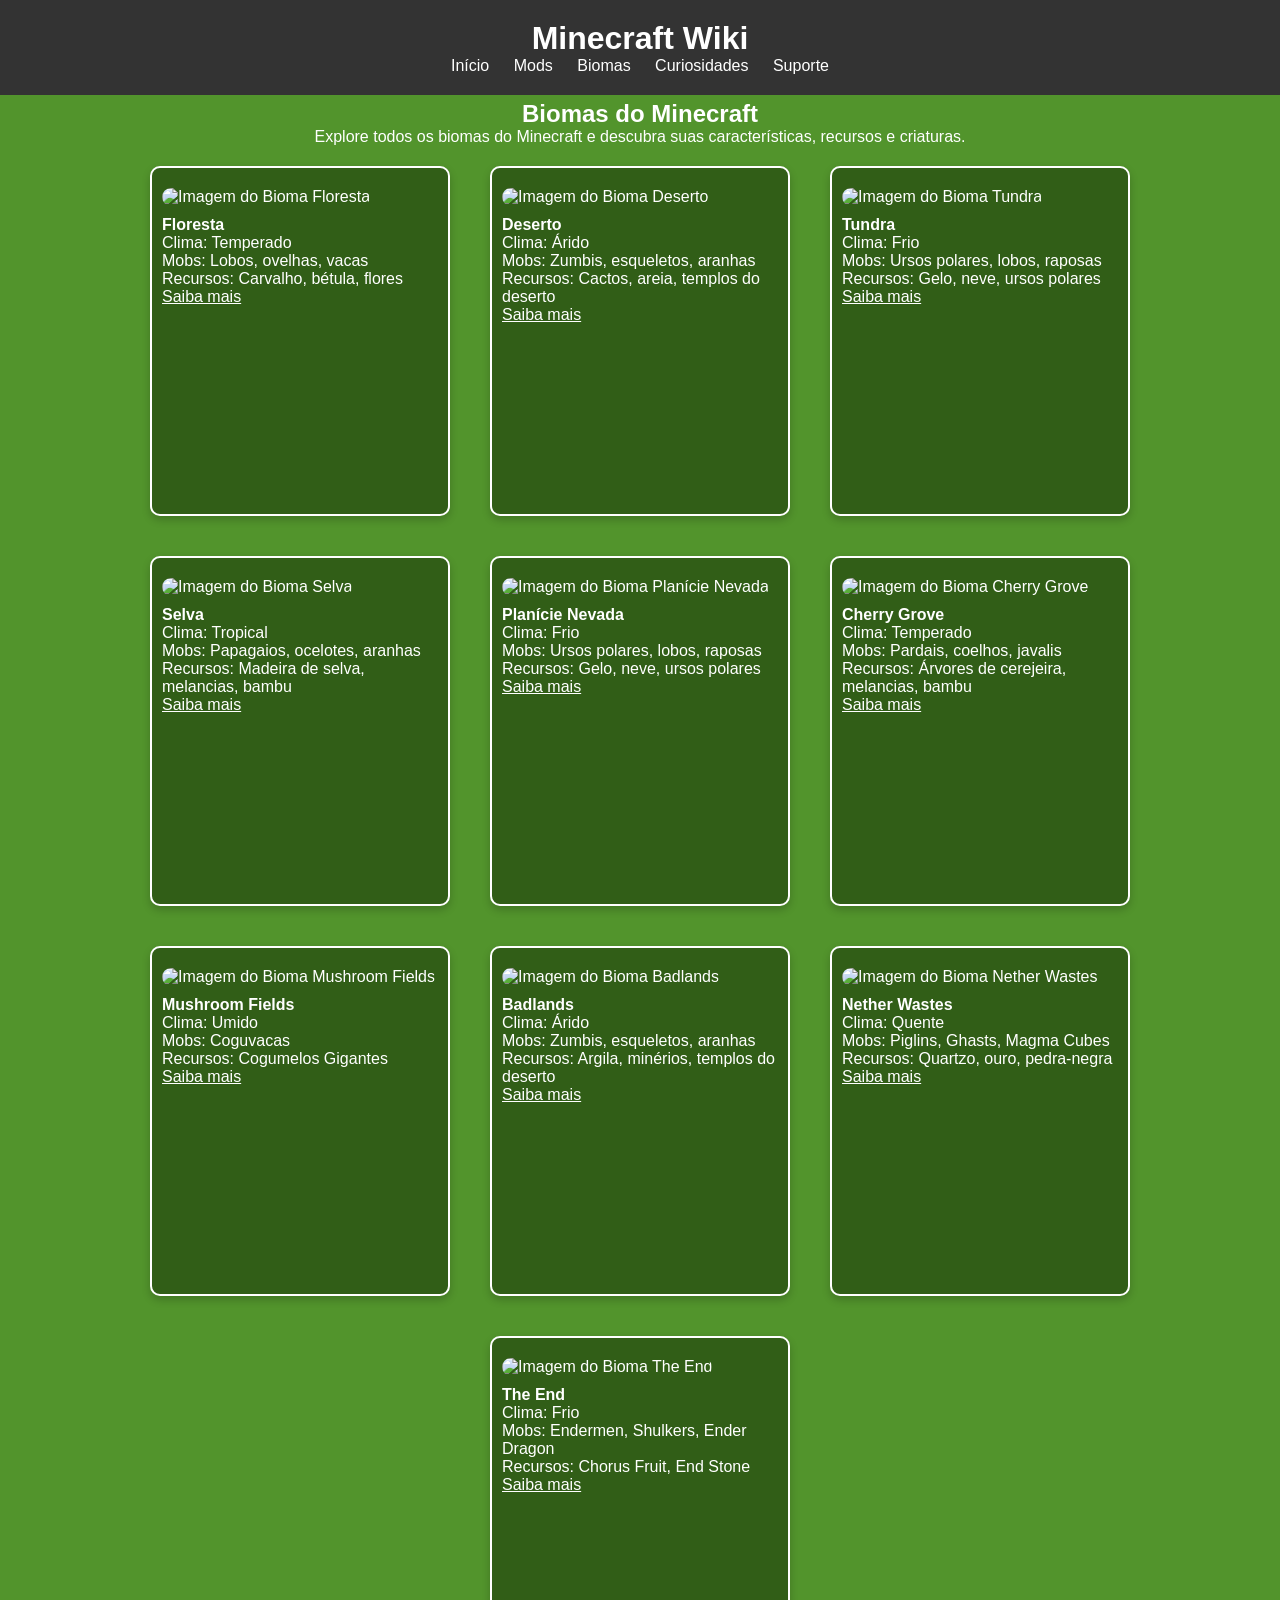
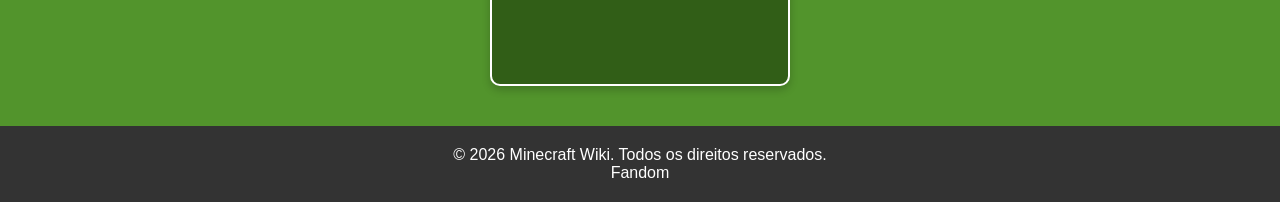
==== biomas.html @ 7c372024 "Add files via upload" ====
<!DOCTYPE html>
<html lang="pt-BR">
<head>
    <meta charset="UTF-8">
    <meta name="viewport" content="width=device-width, initial-scale=1.0">
    <title>Biomas - Minecraft Wiki</title>
    <link rel="stylesheet" href="style.css">
</head>
<body>

    <header>
        <h1>Minecraft Wiki</h1>
        <nav>
            <a href="index.html">Início</a>
            <a href="mods.html">Mods</a>
            <a href="biomas.html">Biomas</a>
            <a href="curiosidades.html">Curiosidades</a>
            <a href="suporte.html">Suporte</a>
        </nav>
    </header>

    <main>
        <section class="biomas">
            <h2>Biomas do Minecraft</h2>
            <p>Explore todos os biomas do Minecraft e descubra suas características, recursos e criaturas.</p>

            <div class="blocos">
                <article class="bioma">
                    <img src="img/biomas/ImagemFloresta.jpg" alt="Imagem do Bioma Floresta">
                    <h4>Floresta</h4>
                    <p>Clima: Temperado</p>
                    <p>Mobs: Lobos, ovelhas, vacas</p>
                    <p>Recursos: Carvalho, bétula, flores</p>
                    <a href="https://minecraft.fandom.com/pt/wiki/Floresta" target="_blank" rel="noopener noreferrer">Saiba mais</a>
                </article>

                <article class="bioma">
                    <img src="img/biomas/ImagemDeserto.jpg" alt="Imagem do Bioma Deserto">
                    <h4>Deserto</h4>
                    <p>Clima: Árido</p>
                    <p>Mobs: Zumbis, esqueletos, aranhas</p>
                    <p>Recursos: Cactos, areia, templos do deserto</p>
                    <a href="https://minecraft.fandom.com/pt/wiki/Deserto" target="_blank" rel="noopener noreferrer">Saiba mais</a>
                </article>

                <article class="bioma">
                    <img src="img/biomas/ImagemTundra.jpg" alt="Imagem do Bioma Tundra">
                    <h4>Tundra</h4>
                    <p>Clima: Frio</p>
                    <p>Mobs: Ursos polares, lobos, raposas</p>
                    <p>Recursos: Gelo, neve, ursos polares</p>
                    <a href="https://minecraft.fandom.com/pt/wiki/Tundra" target="_blank" rel="noopener noreferrer">Saiba mais</a>
                </article>

                <article class="bioma">
                    <img src="img/biomas/ImagemSelva.jpg" alt="Imagem do Bioma Selva">
                    <h4>Selva</h4>
                    <p>Clima: Tropical</p>
                    <p>Mobs: Papagaios, ocelotes, aranhas</p>
                    <p>Recursos: Madeira de selva, melancias, bambu</p>
                    <a href="https://minecraft.fandom.com/pt/wiki/Selva" target="_blank" rel="noopener noreferrer">Saiba mais</a>
                </article>

                <article class="bioma">
                    <img src="img/biomas/ImagemPlanicieNevada.jpg" alt="Imagem do Bioma Planície Nevada">
                    <h4>Planície Nevada</h4>
                    <p>Clima: Frio</p>
                    <p>Mobs: Ursos polares, lobos, raposas</p>
                    <p>Recursos: Gelo, neve, ursos polares</p>
                    <a href="https://pt.minecraft.wiki/w/Plan%C3%ADcie_nevada" target="_blank" rel="noopener noreferrer">Saiba mais</a>
                </article>

                <article class="bioma">
                    <img src="img/biomas/ImagemCherryGrove.jpg" alt="Imagem do Bioma Cherry Grove">
                    <h4>Cherry Grove</h4>
                    <p>Clima: Temperado</p>
                    <p>Mobs: Pardais, coelhos, javalis</p>
                    <p>Recursos: Árvores de cerejeira, melancias, bambu</p>
                    <a href="https://minecraft.fandom.com/pt/wiki/Cerejal" target="_blank" rel="noopener noreferrer">Saiba mais</a>
                </article>

                <article class="bioma">
                    <img src="img/biomas/ImagemMushroomFields.jpg" alt="Imagem do Bioma Mushroom Fields">
                    <h4>Mushroom Fields</h4>
                    <p>Clima: Umido</p>
                    <p>Mobs: Coguvacas</p>
                    <p>Recursos: Cogumelos Gigantes</p>
                    <a href="https://minecraft.fandom.com/wiki/Mushroom_Fields" target="_blank" rel="noopener noreferrer">Saiba mais</a>
                </article>

                <article class="bioma">
                    <img src="img/biomas/ImagemBadlands.jpg" alt="Imagem do Bioma Badlands">
                    <h4>Badlands</h4>
                    <p>Clima: Árido</p>
                    <p>Mobs: Zumbis, esqueletos, aranhas</p>
                    <p>Recursos: Argila, minérios, templos do deserto</p>
                    <a href="https://pt.minecraft.wiki/w/Terras_%C3%A1ridas" target="_blank" rel="noopener noreferrer">Saiba mais</a>
                </article>

                <article class="bioma">
                    <img src="img/biomas/ImagemNetherWastes.jpg" alt="Imagem do Bioma Nether Wastes">
                    <h4>Nether Wastes</h4>
                    <p>Clima: Quente</p>
                    <p>Mobs: Piglins, Ghasts, Magma Cubes</p>
                    <p>Recursos: Quartzo, ouro, pedra-negra</p>
                    <a href="https://minecraft.fandom.com/wiki/Nether_Wastes" target="_blank" rel="noopener noreferrer">Saiba mais</a>
                </article>

                <article class="bioma">
                    <img src="img/biomas/ImagemTheEnd.jpg" alt="Imagem do Bioma The End">
                    <h4>The End</h4>
                    <p>Clima: Frio</p>
                    <p>Mobs: Endermen, Shulkers, Ender Dragon</p>
                    <p>Recursos: Chorus Fruit, End Stone</p>
                    <a href="https://minecraft.fandom.com/pt/wiki/O_End" target="_blank" rel="noopener noreferrer">Saiba mais</a>
                </article>
            </div>
        </section>
    </main>

    <footer>
        <p>&copy; 2026 Minecraft Wiki. Todos os direitos reservados.</p>
        <p>Fandom</p>
    </footer>

</body>
</html>
---- style.css ----
*{
    margin: 0;
    padding: 0;
    box-sizing: border-box;
}

body{
    background-color: #52942c;
    font-family: Arial, sans-serif;
    padding-top: 80px;
}

header{
    background-color: #333;
    color: white;
    padding: 20px;
    text-align: center;
    width: 100%;
    top: 0;
    position: fixed;
    z-index: 1000;
}

header a{
    color: white;
    text-decoration: none;
    margin: 0 10px;
    transition: color 0.3s;
}

header a:hover{
    color: #ffcc00;
}

.index{
    max-width: 800px;
    margin: 0 auto;
    padding: 20px;
}

.index img{
    width: 200px;
    display: block;
    margin: 40px auto;
    transition: transform 0.3s;
}

.index img:hover{
    transform: scale(1.1);
}

.index p{
    text-align: center;
    font-size: 18px;
    margin-top: 20px;
    color: white;
    padding: 0 60px;
}

.index button{
    display: block;
    margin: 30px auto;
    padding: 10px 20px;
    font-size: 16px;
    background-color: white;
    cursor: pointer;
    border-radius: 5px;
    transition: background-color 0.3s;
}

.index button:hover{
    background-color: #f0cc3f;
    color: #333;
    border: solid 2px white;
}

.index a{
    text-decoration: none;
}

footer{
    background-color: #333;
    color: white;
    padding: 20px;
    text-align: center;
    width: 100%;
}

.footer{
    bottom: 0;
    position: fixed;
}

/* conjuntos*/

.mods,
.biomas,
.curiosidades{
    max-width: 1200px;
    margin: auto;
    padding: 20px;
    color: white;
    text-align: center;
}

.mod,
.bioma{
    margin: 20px;
    height: 350px;
    width: 300px;
    border: 2px solid white;
    border-radius: 10px;
    padding: 10px;
    background-color: rgba(16, 43, 3, 0.5);
    transition: background-color 0.3s, transform 0.3s;
    text-align: left;
    box-shadow: 0 4px 8px rgba(0, 0, 0, 0.2);
}

.mod:hover,
.bioma:hover,
.curiosidade:hover{
    background-color: rgba(16, 43, 3, 0.8);
    transform: translateY(-5%);
}

.mods p,
.biomas p,
.curiosidades p{
    margin-bottom: 20px;
    margin: 0
}

.blocos{
    display: flex;
    justify-content: center;
    flex-wrap: wrap;
}

.mod a,
.bioma a{
    color: white;
}


/* Explorar */
.explorar{
    max-width: 1200px;
    margin: 0 auto;
    padding: 20px;
    color: white;
    text-align: center;
    margin-top: 30px;
}

.categorias{
    text-align: center;
    margin-top: 30px;
    display: flex;
    justify-content: center;
    flex-wrap: wrap;
}

.categoria{
    margin: 0 20px;
    margin-bottom: 30px;
    height: 350px;
    width: 200px;
    text-align: center;
    border: 2px solid white;
    border-radius: 10px;
    padding: 10px;
    display: block;
    box-shadow: 0 4px 8px rgba(0, 0, 0, 0.2);
    background-color: rgba(16, 43, 3, 0.5);
    transition: background-color 0.3s, transform 0.3s;
}

.categoria:hover{
    background-color: rgba(16, 43, 3, 0.8);
    transform: translateY(-5%);
}

.categoria button{
    width: 150px;
    padding: 10px 20px;
    font-size: 16px;
    background-color: white;
    cursor: pointer;
    border-radius: 5px;
    margin-top: 5px;
}

.categoria img{
    width: 150px;
    height: 150px;
    margin-top: 10px;
    margin-bottom: 10px;
    border-radius: 10px;
}

/* Mods */
.mod img{
    width: 150px;
    height: 150px;
    margin-top: 10px;
    margin-bottom: 10px;
    border-radius: 10px;
}

/* Biomas */

.bioma img{
    width: 275px;
    margin-top: 10px;
    margin-bottom: 10px;
    border-radius: 10px;
}

/* Curiosidades */
.curiosidade{
    margin: auto;
    border: 2px solid white;
    border-radius: 10px;
    padding: 10px;
    background-color: rgba(16, 43, 3, 0.5);
    transition: background-color 0.3s, transform 0.3s;
    text-align: left;
    margin-bottom: 20px;
    box-shadow: 0 4px 8px rgba(0, 0, 0, 0.2);
}

/* Suporte */
.suporte{
    max-width: 800px;
    margin: 0 auto;
    padding: 20px;
    color: white;
}

.suporte img{
    width: 100px;
    display: block;
    margin: 40px auto;
    transition: transform 0.3s;
    margin-right: 20px;
}

.suporte article{
    text-align: center;
    margin: 20px 0;
}

.suporte a{
    color: white;
    text-decoration: none;
    transition: color 0.3s;
}

.suporte a:hover{
    color: #ffcc00;
}
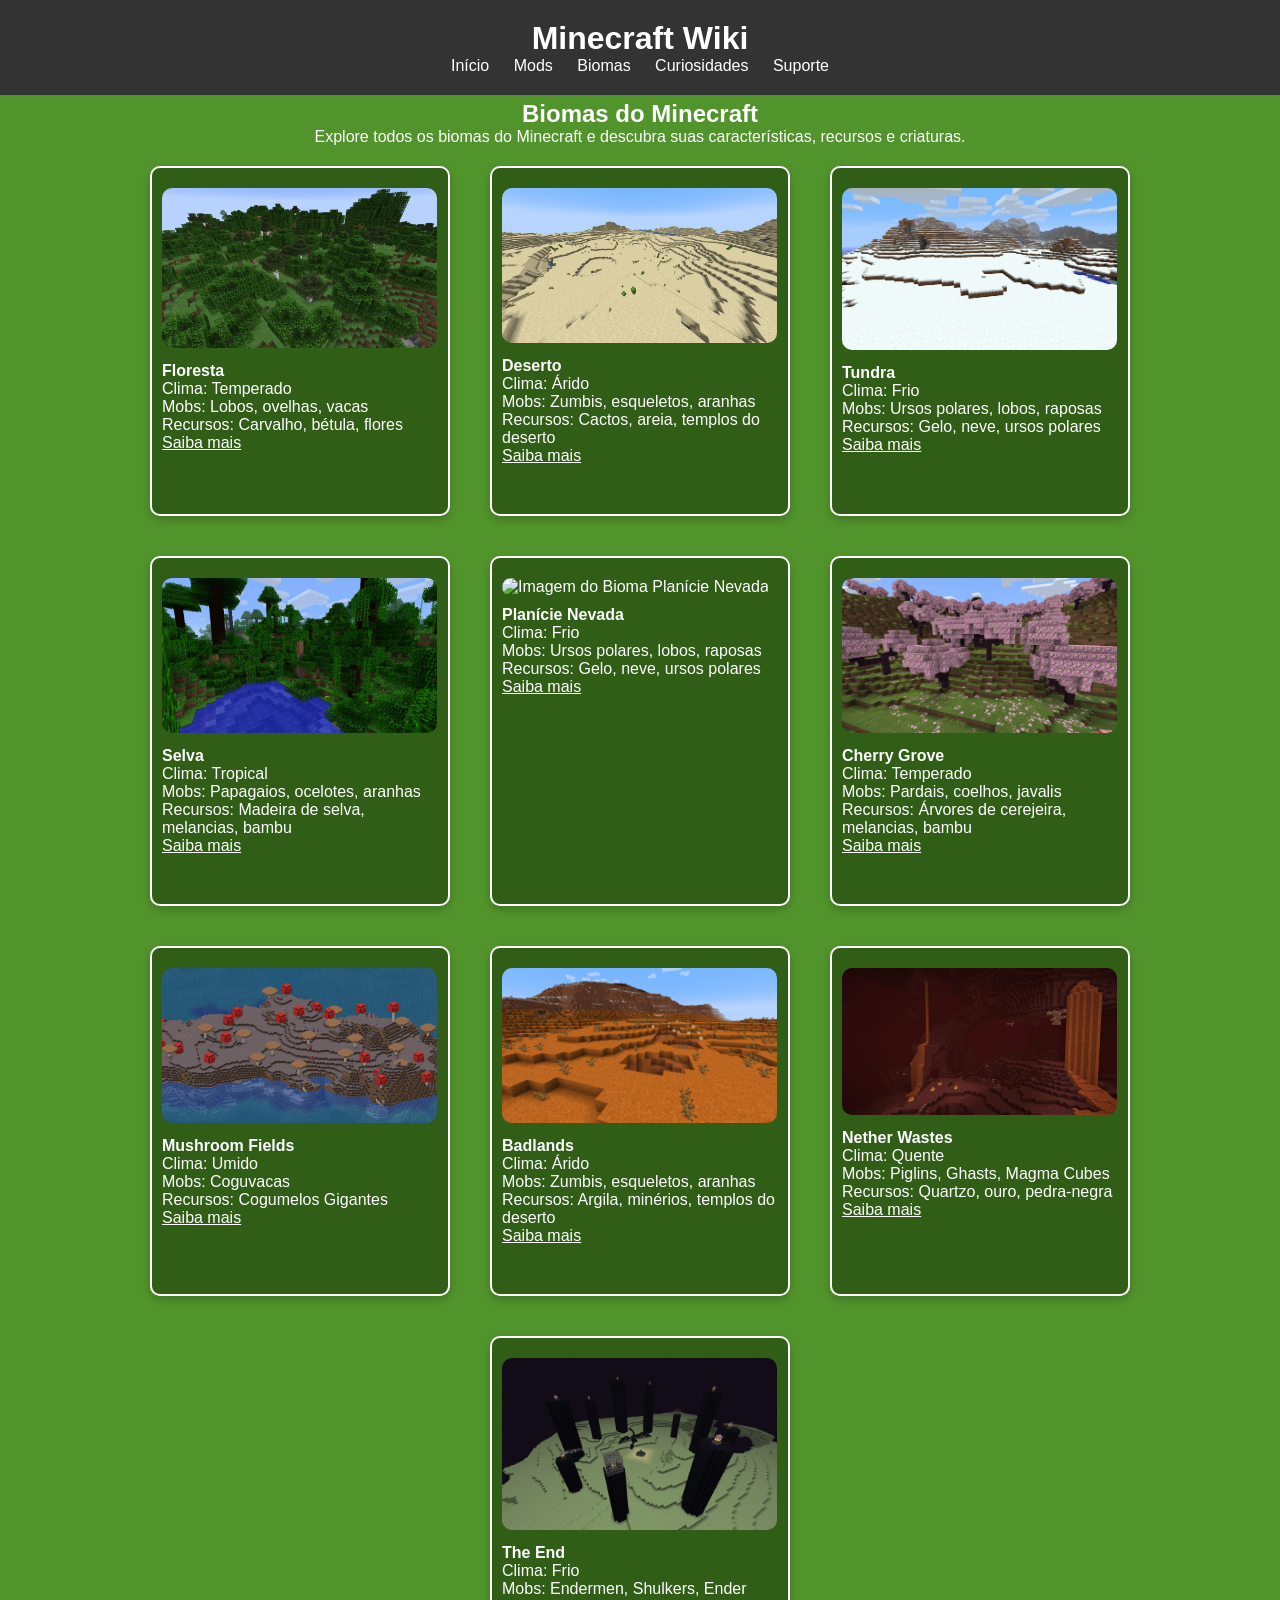
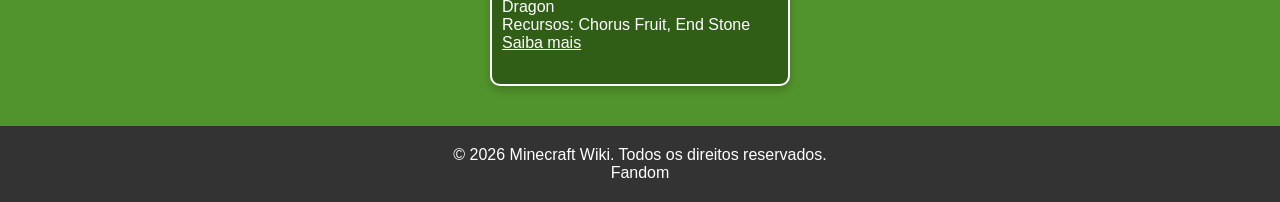
==== commit 79e7f602: "Add files via upload" ====
--- a/biomas.html
+++ b/biomas.html
@@ -26,7 +26,7 @@
 
             <div class="blocos">
                 <article class="bioma">
-                    <img src="img/biomas/ImagemFloresta.jpg" alt="Imagem do Bioma Floresta">
+                    <img src="img/biomas/imagemfloresta.jpg" alt="Imagem do Bioma Floresta">
                     <h4>Floresta</h4>
                     <p>Clima: Temperado</p>
                     <p>Mobs: Lobos, ovelhas, vacas</p>
@@ -35,7 +35,7 @@
                 </article>
 
                 <article class="bioma">
-                    <img src="img/biomas/ImagemDeserto.jpg" alt="Imagem do Bioma Deserto">
+                    <img src="img/biomas/imagemdeserto.jpg" alt="Imagem do Bioma Deserto">
                     <h4>Deserto</h4>
                     <p>Clima: Árido</p>
                     <p>Mobs: Zumbis, esqueletos, aranhas</p>
@@ -44,7 +44,7 @@
                 </article>
 
                 <article class="bioma">
-                    <img src="img/biomas/ImagemTundra.jpg" alt="Imagem do Bioma Tundra">
+                    <img src="img/biomas/imagemtundra.jpg" alt="Imagem do Bioma Tundra">
                     <h4>Tundra</h4>
                     <p>Clima: Frio</p>
                     <p>Mobs: Ursos polares, lobos, raposas</p>
@@ -53,7 +53,7 @@
                 </article>
 
                 <article class="bioma">
-                    <img src="img/biomas/ImagemSelva.jpg" alt="Imagem do Bioma Selva">
+                    <img src="img/biomas/imagemselva.jpg" alt="Imagem do Bioma Selva">
                     <h4>Selva</h4>
                     <p>Clima: Tropical</p>
                     <p>Mobs: Papagaios, ocelotes, aranhas</p>
@@ -62,7 +62,7 @@
                 </article>
 
                 <article class="bioma">
-                    <img src="img/biomas/ImagemPlanicieNevada.jpg" alt="Imagem do Bioma Planície Nevada">
+                    <img src="img/biomas/imagemplanicienievada.jpg" alt="Imagem do Bioma Planície Nevada">
                     <h4>Planície Nevada</h4>
                     <p>Clima: Frio</p>
                     <p>Mobs: Ursos polares, lobos, raposas</p>
@@ -71,7 +71,7 @@
                 </article>
 
                 <article class="bioma">
-                    <img src="img/biomas/ImagemCherryGrove.jpg" alt="Imagem do Bioma Cherry Grove">
+                    <img src="img/biomas/imagemcherrygrove.jpg" alt="Imagem do Bioma Cherry Grove">
                     <h4>Cherry Grove</h4>
                     <p>Clima: Temperado</p>
                     <p>Mobs: Pardais, coelhos, javalis</p>
@@ -80,7 +80,7 @@
                 </article>
 
                 <article class="bioma">
-                    <img src="img/biomas/ImagemMushroomFields.jpg" alt="Imagem do Bioma Mushroom Fields">
+                    <img src="img/biomas/imagemmushroomfields.jpg" alt="Imagem do Bioma Mushroom Fields">
                     <h4>Mushroom Fields</h4>
                     <p>Clima: Umido</p>
                     <p>Mobs: Coguvacas</p>
@@ -89,7 +89,7 @@
                 </article>
 
                 <article class="bioma">
-                    <img src="img/biomas/ImagemBadlands.jpg" alt="Imagem do Bioma Badlands">
+                    <img src="img/biomas/imagembadlands.jpg" alt="Imagem do Bioma Badlands">
                     <h4>Badlands</h4>
                     <p>Clima: Árido</p>
                     <p>Mobs: Zumbis, esqueletos, aranhas</p>
@@ -98,7 +98,7 @@
                 </article>
 
                 <article class="bioma">
-                    <img src="img/biomas/ImagemNetherWastes.jpg" alt="Imagem do Bioma Nether Wastes">
+                    <img src="img/biomas/imagemnetherwastes.jpg" alt="Imagem do Bioma Nether Wastes">
                     <h4>Nether Wastes</h4>
                     <p>Clima: Quente</p>
                     <p>Mobs: Piglins, Ghasts, Magma Cubes</p>
@@ -107,7 +107,7 @@
                 </article>
 
                 <article class="bioma">
-                    <img src="img/biomas/ImagemTheEnd.jpg" alt="Imagem do Bioma The End">
+                    <img src="img/biomas/imagemtheend.jpg" alt="Imagem do Bioma The End">
                     <h4>The End</h4>
                     <p>Clima: Frio</p>
                     <p>Mobs: Endermen, Shulkers, Ender Dragon</p>
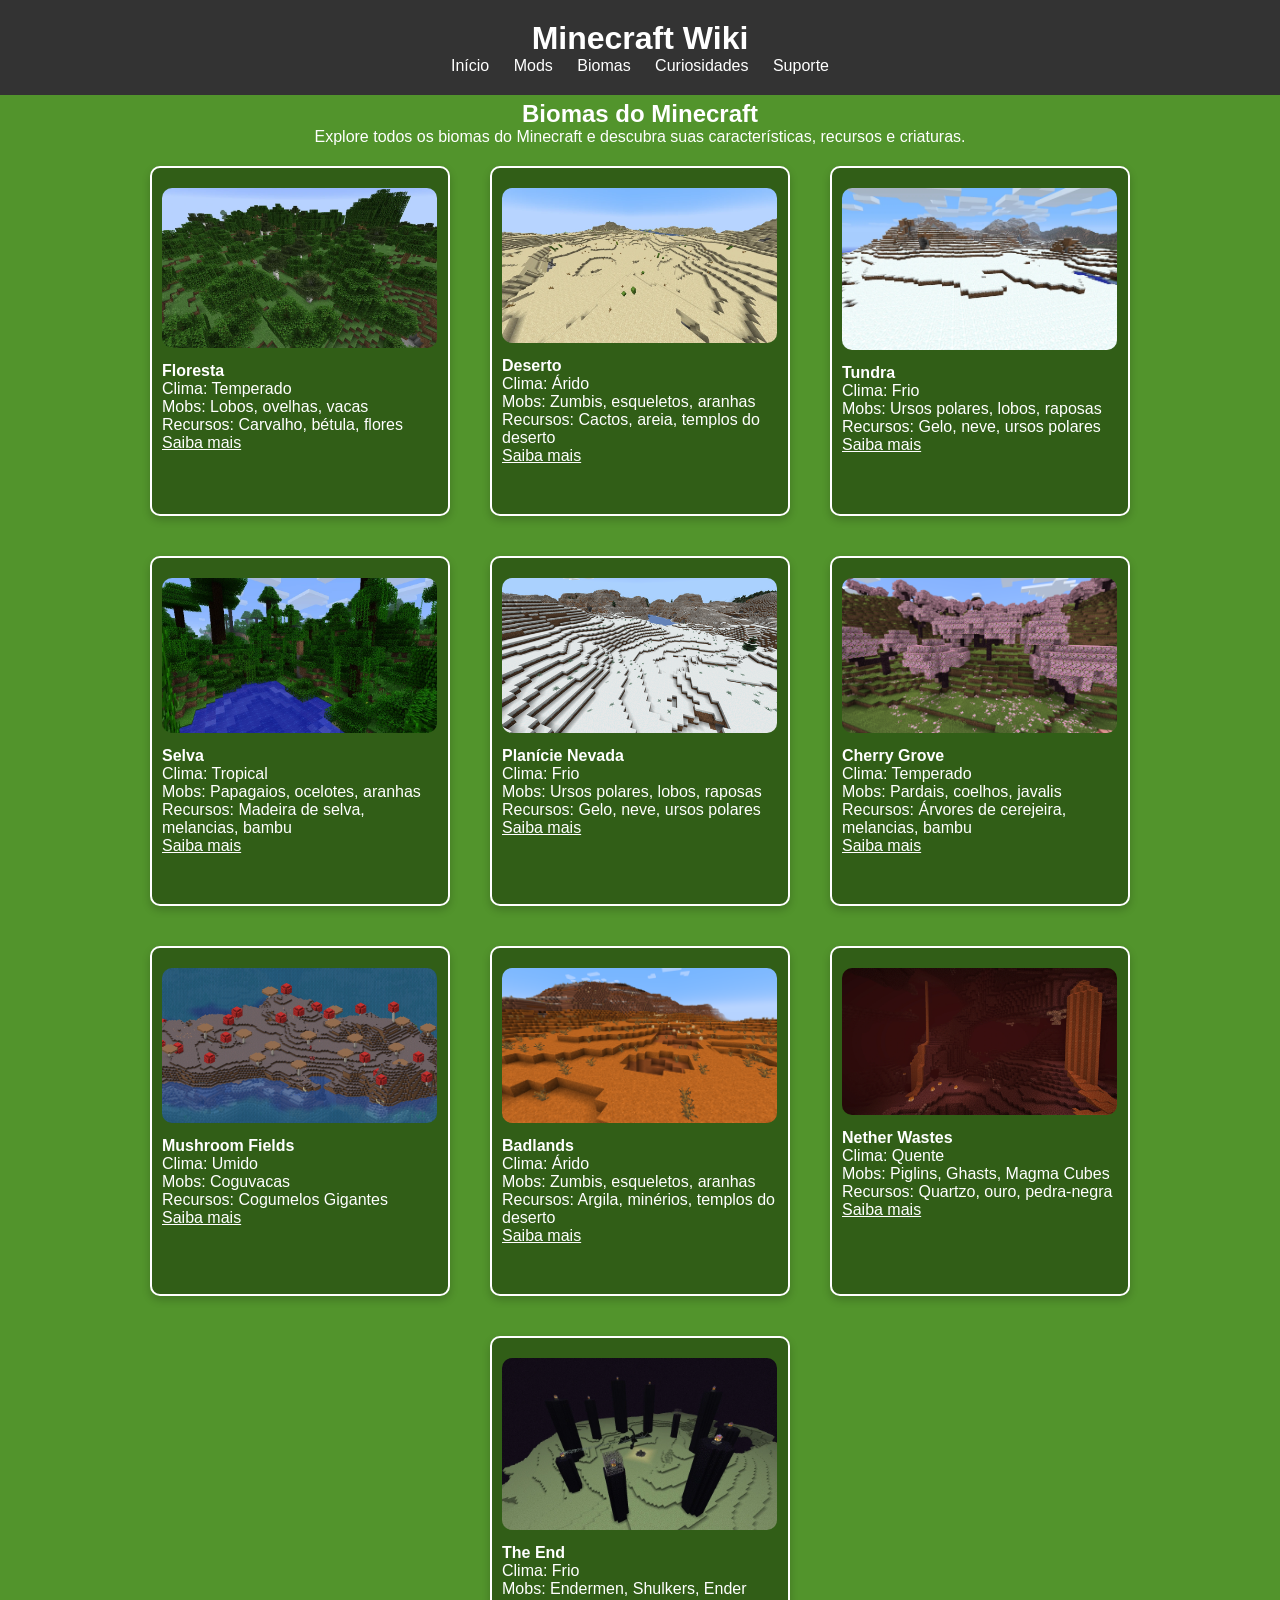
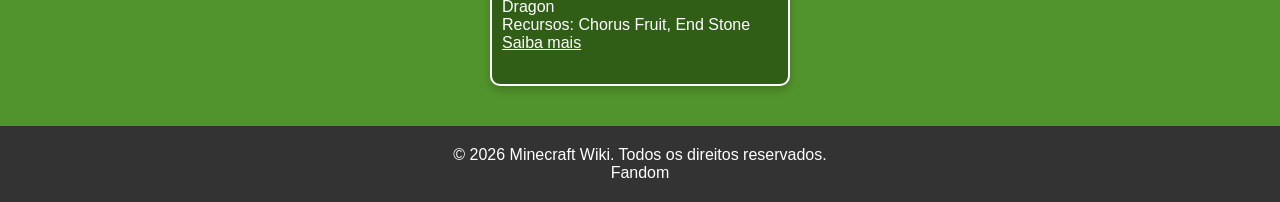
==== commit 89700676: "Update biomas.html" ====
--- a/biomas.html
+++ b/biomas.html
@@ -62,7 +62,7 @@
                 </article>
 
                 <article class="bioma">
-                    <img src="img/biomas/imagemplanicienievada.jpg" alt="Imagem do Bioma Planície Nevada">
+                    <img src="img/biomas/imagemplanicienevada.jpg" alt="Imagem do Bioma Planície Nevada">
                     <h4>Planície Nevada</h4>
                     <p>Clima: Frio</p>
                     <p>Mobs: Ursos polares, lobos, raposas</p>
@@ -124,4 +124,4 @@
     </footer>
 
 </body>
-</html>+</html>
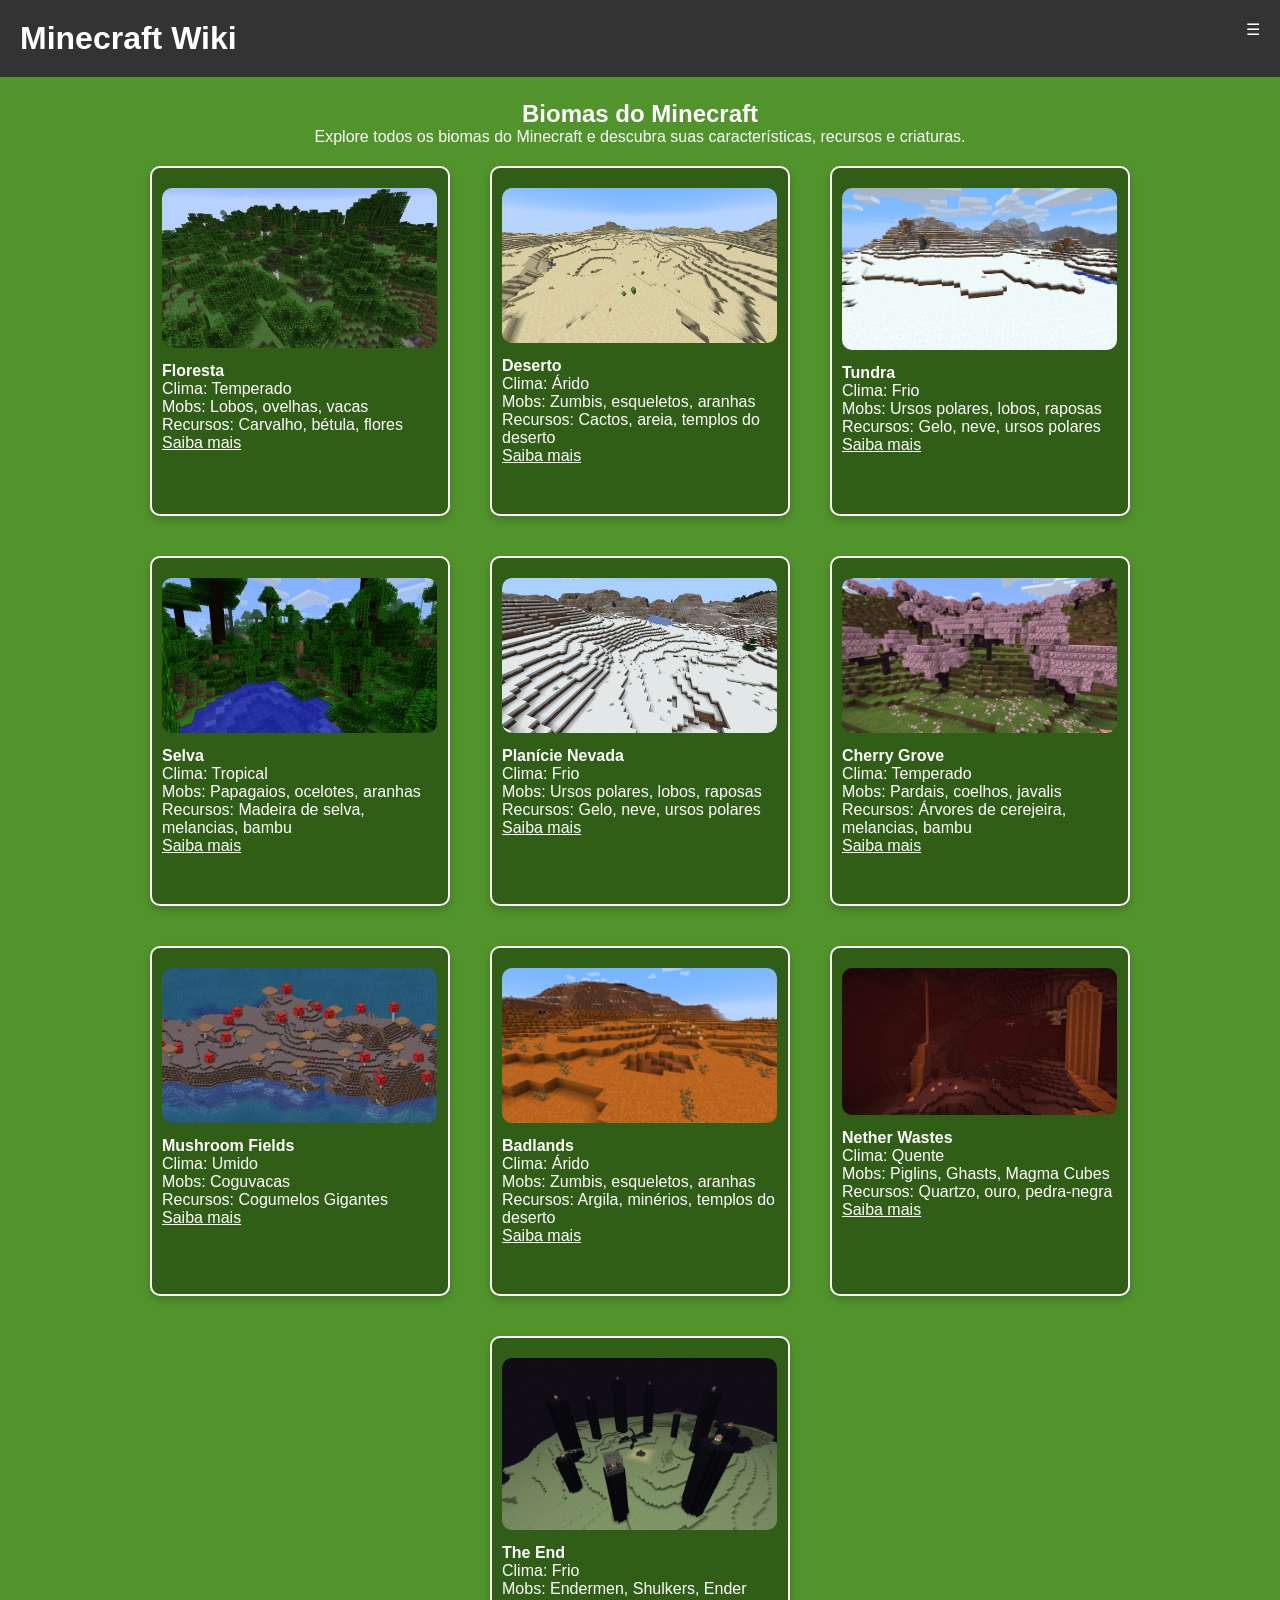
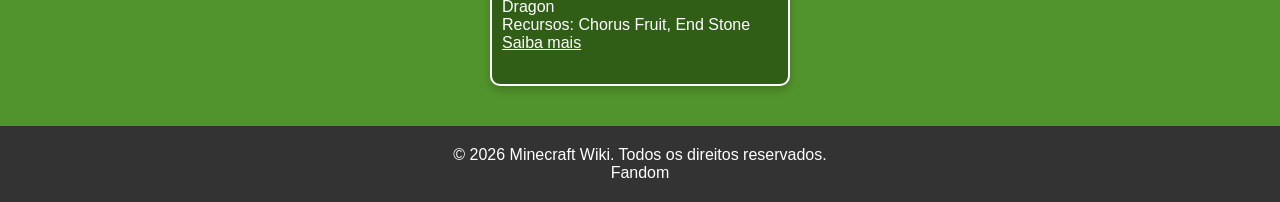
==== commit 826d4cd4: "Alteração de todos os arquivose adição de menu hamburguer" ====
--- a/biomas.html
+++ b/biomas.html
@@ -5,18 +5,27 @@
     <meta name="viewport" content="width=device-width, initial-scale=1.0">
     <title>Biomas - Minecraft Wiki</title>
     <link rel="stylesheet" href="style.css">
+    <script src="script.js"></script>
 </head>
 <body>
 
     <header>
         <h1>Minecraft Wiki</h1>
-        <nav>
-            <a href="index.html">Início</a>
-            <a href="mods.html">Mods</a>
-            <a href="biomas.html">Biomas</a>
-            <a href="curiosidades.html">Curiosidades</a>
-            <a href="suporte.html">Suporte</a>
-        </nav>
+        <div class="div-botoes">
+                <a href="#" class="botao-menu-abrir" onclick="showSidebar()">☰</a>
+            </div>
+
+            <nav class="sidebar">
+                <a href="#" class="botao-menu" onclick="hideSidebar()">✕</a>
+           
+                <ul class="elementos-menu">
+                    <li><a href="index.html">Início</a></li>
+                    <li><a href="mods.html">Mods</a></li>
+                    <li><a href="biomas.html">Biomas</a></li>
+                    <li><a href="curiosidades.html">Curiosidades</a></li>
+                    <li><a href="suporte.html">Suporte</a></li>
+                </ul>
+            </nav>
     </header>
 
     <main>
@@ -124,4 +133,4 @@
     </footer>
 
 </body>
-</html>
+</html>
--- a/style.css
+++ b/style.css
@@ -4,28 +4,30 @@
     box-sizing: border-box;
 }
 
+:root{
+    --cinza-escuro: #333;
+}
+
 body{
     background-color: #52942c;
     font-family: Arial, sans-serif;
     padding-top: 80px;
+    display: flex;
+    flex-direction: column;
+    min-height: 100vh;
 }
 
 header{
-    background-color: #333;
+    background-color: var(--cinza-escuro);
     color: white;
     padding: 20px;
     text-align: center;
     width: 100%;
     top: 0;
     position: fixed;
-    z-index: 1000;
-}
-
-header a{
-    color: white;
-    text-decoration: none;
-    margin: 0 10px;
-    transition: color 0.3s;
+    z-index: 900;
+    display: flex;
+    justify-content: space-between;
 }
 
 header a:hover{
@@ -70,7 +72,7 @@
 
 .index button:hover{
     background-color: #f0cc3f;
-    color: #333;
+    color: var(--cinza-escuro);
     border: solid 2px white;
 }
 
@@ -79,16 +81,13 @@
 }
 
 footer{
-    background-color: #333;
+    background-color: var(--cinza-escuro);
     color: white;
     padding: 20px;
     text-align: center;
     width: 100%;
-}
-
-.footer{
-    bottom: 0;
-    position: fixed;
+    margin-top: auto;
+    z-index: 900;
 }
 
 /* conjuntos*/
@@ -142,6 +141,13 @@
     color: white;
 }
 
+.titulos h2,h3{
+    margin-bottom: 5px;
+}
+
+.titulos p{
+    margin-bottom: 20px;
+}
 
 /* Explorar */
 .explorar{
@@ -201,10 +207,9 @@
 
 /* Mods */
 .mod img{
-    width: 150px;
-    height: 150px;
-    margin-top: 10px;
-    margin-bottom: 10px;
+    width:100%;
+    height:180px;
+    object-fit:cover;
     border-radius: 10px;
 }
 
@@ -259,4 +264,50 @@
 
 .suporte a:hover{
     color: #ffcc00;
+}
+
+/* Menu */
+.botao-menu{
+    text-decoration: none;
+    color: white;
+    cursor: pointer;
+    align-self: flex-start;
+    margin: 25px;
+    font-size: 28px;
+    text-decoration: none;
+}
+
+.botao-menu-abrir{
+    text-decoration: none;
+    color: white;
+    cursor: pointer;
+}
+
+.sidebar {
+    position: fixed;
+    top: 0;
+    right: 0;
+    width: 300px;
+    height: 100vh;
+    background-color: var(--cinza-escuro);
+    display: none;
+    flex-direction: column;
+    z-index: 1000;
+    box-shadow: -5px 0 10px rgba(0, 0, 0, 0.3);
+}
+
+.elementos-menu {
+    list-style: none;
+    padding: 0;
+    margin: 0;
+    display: flex;
+    flex-direction: column;
+    align-items: center;
+    gap: 30px;
+}
+
+.elementos-menu li a {
+    text-decoration: none;
+    color: white;
+    font-size: 20px;
 }
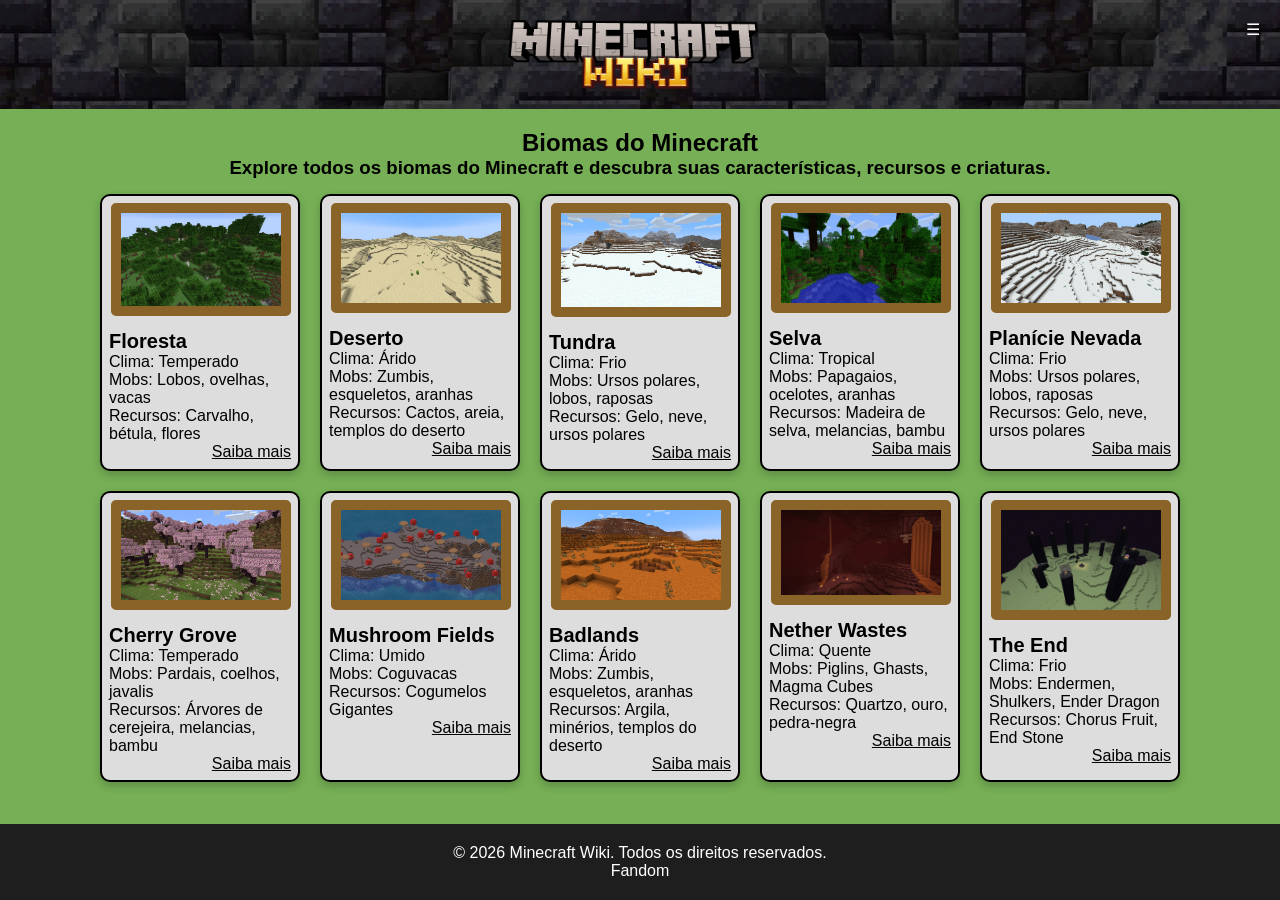
==== commit a3e811ad: "v2.0 BETA  Atualização visual  Alterações visuais de quase todas as paginas" ====
--- a/biomas.html
+++ b/biomas.html
@@ -10,7 +10,7 @@
 <body>
 
     <header>
-        <h1>Minecraft Wiki</h1>
+        <img src="img/tituloheader.png" alt="titulo header">
         <div class="div-botoes">
                 <a href="#" class="botao-menu-abrir" onclick="showSidebar()">☰</a>
             </div>
@@ -31,7 +31,7 @@
     <main>
         <section class="biomas">
             <h2>Biomas do Minecraft</h2>
-            <p>Explore todos os biomas do Minecraft e descubra suas características, recursos e criaturas.</p>
+            <h3>Explore todos os biomas do Minecraft e descubra suas características, recursos e criaturas.</h3>
 
             <div class="blocos">
                 <article class="bioma">
--- a/style.css
+++ b/style.css
@@ -5,29 +5,32 @@
 }
 
 :root{
-    --cinza-escuro: #333;
+    --cinza-escuro: #1f1e1e;
 }
 
 body{
-    background-color: #52942c;
+    background-color: #76af55;
     font-family: Arial, sans-serif;
-    padding-top: 80px;
     display: flex;
     flex-direction: column;
     min-height: 100vh;
 }
 
 header{
-    background-color: var(--cinza-escuro);
-    color: white;
+    background-image: url(img/fundoheader.jpg);
     padding: 20px;
     text-align: center;
     width: 100%;
     top: 0;
-    position: fixed;
+    position: relative;
     z-index: 900;
     display: flex;
     justify-content: space-between;
+}
+
+header img{
+    width: 250px;
+    margin: 0 auto;
 }
 
 header a:hover{
@@ -55,7 +58,6 @@
     text-align: center;
     font-size: 18px;
     margin-top: 20px;
-    color: white;
     padding: 0 60px;
 }
 
@@ -98,12 +100,10 @@
     max-width: 1200px;
     margin: auto;
     padding: 20px;
-    color: white;
-    text-align: center;
-}
-
-.mod,
-.bioma{
+    text-align: center;
+}
+
+.mod{
     margin: 20px;
     height: 350px;
     width: 300px;
@@ -117,15 +117,12 @@
 }
 
 .mod:hover,
-.bioma:hover,
-.curiosidade:hover{
+.bioma:hover{
     background-color: rgba(16, 43, 3, 0.8);
-    transform: translateY(-5%);
 }
 
 .mods p,
-.biomas p,
-.curiosidades p{
+.biomas p{
     margin-bottom: 20px;
     margin: 0
 }
@@ -136,13 +133,13 @@
     flex-wrap: wrap;
 }
 
-.mod a,
-.bioma a{
+.mod a{
     color: white;
 }
 
 .titulos h2,h3{
     margin-bottom: 5px;
+    text-align: center;
 }
 
 .titulos p{
@@ -154,47 +151,26 @@
     max-width: 1200px;
     margin: 0 auto;
     padding: 20px;
-    color: white;
     text-align: center;
     margin-top: 30px;
 }
 
-.categorias{
-    text-align: center;
-    margin-top: 30px;
-    display: flex;
+.categorias {
+    display: flex;
+    flex-wrap:wrap;
     justify-content: center;
-    flex-wrap: wrap;
 }
 
 .categoria{
     margin: 0 20px;
     margin-bottom: 30px;
-    height: 350px;
-    width: 200px;
-    text-align: center;
-    border: 2px solid white;
-    border-radius: 10px;
     padding: 10px;
-    display: block;
-    box-shadow: 0 4px 8px rgba(0, 0, 0, 0.2);
-    background-color: rgba(16, 43, 3, 0.5);
-    transition: background-color 0.3s, transform 0.3s;
-}
-
-.categoria:hover{
-    background-color: rgba(16, 43, 3, 0.8);
-    transform: translateY(-5%);
-}
-
-.categoria button{
-    width: 150px;
-    padding: 10px 20px;
-    font-size: 16px;
-    background-color: white;
-    cursor: pointer;
-    border-radius: 5px;
-    margin-top: 5px;
+}
+
+.categoria a{
+    text-decoration: none;
+    font-weight: 800;
+    color: var(--cinza-escuro);
 }
 
 .categoria img{
@@ -203,6 +179,11 @@
     margin-top: 10px;
     margin-bottom: 10px;
     border-radius: 10px;
+    transition: transform 0.3s;
+}
+
+.categoria img:hover{
+    transform: translateY(-5%);
 }
 
 /* Mods */
@@ -216,23 +197,72 @@
 /* Biomas */
 
 .bioma img{
-    width: 275px;
-    margin-top: 10px;
+    width: 180px;
     margin-bottom: 10px;
-    border-radius: 10px;
+    border-radius: 5px;
+    border: solid 10px rgb(138, 99, 40);
+}
+
+.biomas a{
+    color: black;
+}
+
+.bioma{
+    max-width: 200px;
+    margin: 10px;
+    border: 2px solid black;
+    border-radius: 10px;
+    padding: 7px;
+    background-color: rgb(221, 221, 221);
+    transition: background-color 0.3s, transform 0.3s;
+    text-align: right;
+    box-shadow: 0 4px 8px rgba(0, 0, 0, 0.2);
+}
+
+.biomas p, h4{
+    text-align: left;
+}
+
+.biomas h4{
+    font-size: 20px;
+}
+
+.bioma:hover{
+    background-color: rgb(243, 242, 242);
+    transform: translateY(-5%);
 }
 
 /* Curiosidades */
+.curiosidades{
+    background-color: aliceblue;
+}
 .curiosidade{
-    margin: auto;
-    border: 2px solid white;
+    margin: 20px;
+    border: 2px solid;
     border-radius: 10px;
     padding: 10px;
-    background-color: rgba(16, 43, 3, 0.5);
-    transition: background-color 0.3s, transform 0.3s;
+    background-color: rgb(145, 143, 143);
+    transition: transform 0.3s;
     text-align: left;
     margin-bottom: 20px;
     box-shadow: 0 4px 8px rgba(0, 0, 0, 0.2);
+    max-width: 300px;
+}
+
+.curiosidade img{
+    width: 60px;
+    border-radius: 3px;
+    margin-right: 10px;
+}
+
+.cima{
+    display: flex;
+    text-align: left;
+    margin-bottom: 15px;
+}
+
+.curiosidade:hover{
+    transform: translateY(-5%);
 }
 
 /* Suporte */
@@ -240,7 +270,6 @@
     max-width: 800px;
     margin: 0 auto;
     padding: 20px;
-    color: white;
 }
 
 .suporte img{
@@ -257,7 +286,7 @@
 }
 
 .suporte a{
-    color: white;
+    color: black;
     text-decoration: none;
     transition: color 0.3s;
 }
@@ -289,13 +318,17 @@
     right: 0;
     width: 300px;
     height: 100vh;
-    background-color: var(--cinza-escuro);
+    background-color: rgba(20,20,20,0.95);
     display: none;
     flex-direction: column;
     z-index: 1000;
     box-shadow: -5px 0 10px rgba(0, 0, 0, 0.3);
 }
 
+.sidebar a:hover{
+    color: #ffcc00;
+}
+
 .elementos-menu {
     list-style: none;
     padding: 0;
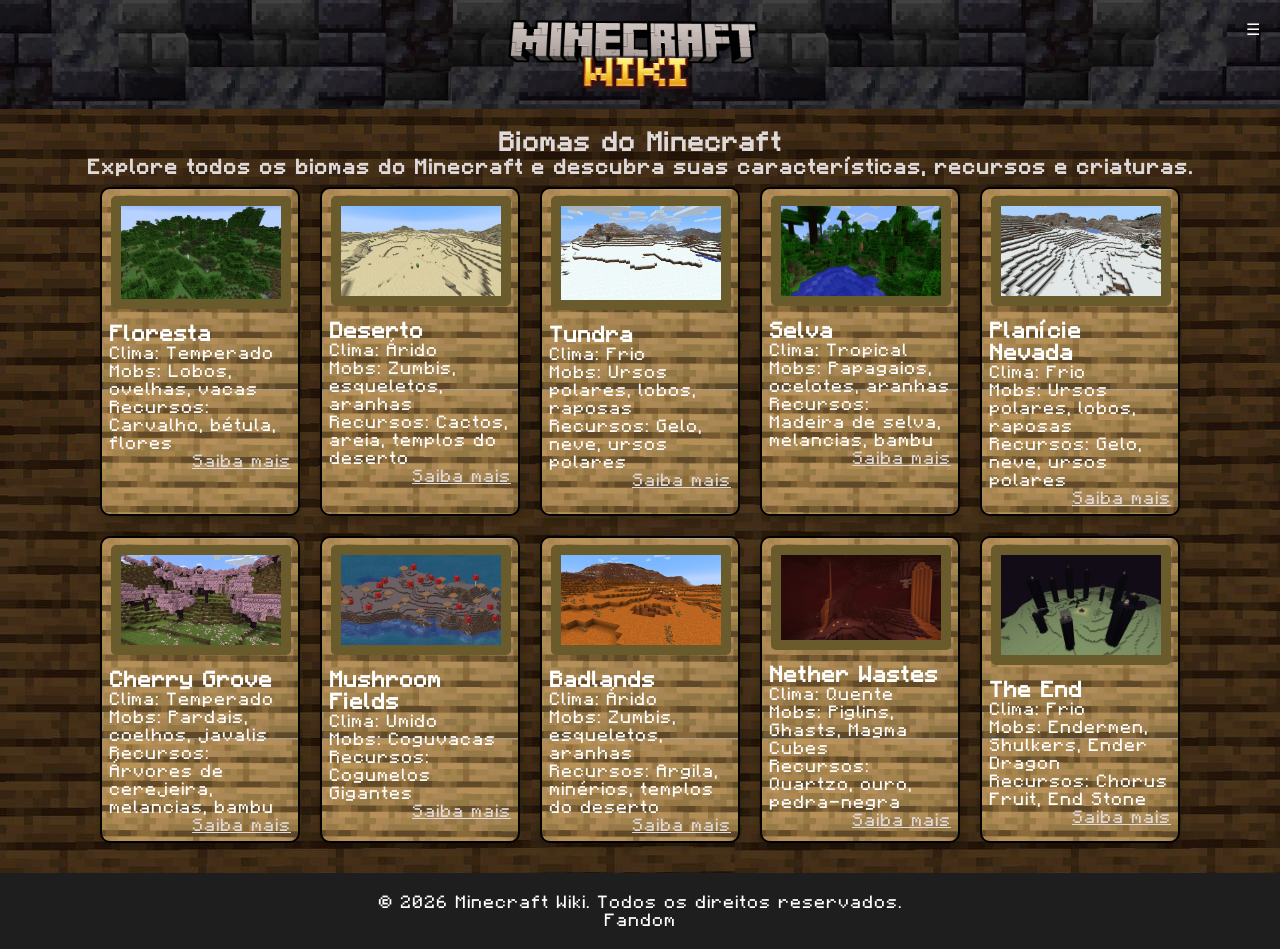
==== commit 9f8597ff: "v3.0 Atualização de design  O design do site foi completamente refeito e reformulado" ====
--- a/biomas.html
+++ b/biomas.html
@@ -7,7 +7,7 @@
     <link rel="stylesheet" href="style.css">
     <script src="script.js"></script>
 </head>
-<body>
+<body class="bodybiomas">
 
     <header>
         <img src="img/tituloheader.png" alt="titulo header">
--- a/style.css
+++ b/style.css
@@ -1,315 +1,303 @@
-*{
+@font-face {
+    font-family: 'Minecraft';
+    src: url('Minecraft.otf') format('opentype');
+    font-weight: normal;
+    font-style: normal;
+}
+
+* {
     margin: 0;
     padding: 0;
     box-sizing: border-box;
 }
 
-:root{
+:root {
     --cinza-escuro: #1f1e1e;
-}
-
-body{
-    background-color: #76af55;
-    font-family: Arial, sans-serif;
+    --amarelo: #ffcc00;
+}
+
+body {
+    background: #76af55;
+    font-family: 'Minecraft', sans-serif;
     display: flex;
     flex-direction: column;
     min-height: 100vh;
-}
-
-header{
-    background-image: url(img/fundoheader.jpg);
+    color: rgb(223, 217, 217);
+}
+
+a {
+    text-decoration: none;
+}
+
+header {
+    background: url(img/fundoheader.jpg);
     padding: 20px;
     text-align: center;
     width: 100%;
+    position: sticky;
     top: 0;
-    position: relative;
     z-index: 900;
     display: flex;
     justify-content: space-between;
 }
 
-header img{
+header img {
     width: 250px;
-    margin: 0 auto;
-}
-
-header a:hover{
-    color: #ffcc00;
-}
-
-.index{
+    margin: auto;
+}
+
+header a:hover,
+.sidebar a:hover,
+.card a:hover {
+    color: var(--amarelo);
+}
+
+/* Geral */
+
+.index,
+.suporte {
     max-width: 800px;
     margin: 0 auto;
     padding: 20px;
 }
 
-.index img{
+.mods,
+.biomas,
+.curiosidades,
+.explorar {
+    max-width: 1200px;
+    margin: auto;
+    padding: 20px;
+    text-align: center;
+}
+
+.blocos {
+    display: flex;
+    justify-content: center;
+    flex-wrap: wrap;
+}
+
+/* Index */
+
+.index-pt1 img {
     width: 200px;
     display: block;
     margin: 40px auto;
-    transition: transform 0.3s;
-}
-
-.index img:hover{
+    transition: transform 0.8s;
+    cursor: pointer;
+}
+
+.index-pt1 img:hover {
     transform: scale(1.1);
 }
 
-.index p{
+.index-pt1 p {
     text-align: center;
     font-size: 18px;
     margin-top: 20px;
     padding: 0 60px;
 }
 
-.index button{
+.index-pt1 button {
     display: block;
     margin: 30px auto;
     padding: 10px 20px;
     font-size: 16px;
-    background-color: white;
+    background-color: rgb(201, 198, 198);
     cursor: pointer;
     border-radius: 5px;
-    transition: background-color 0.3s;
-}
-
-.index button:hover{
-    background-color: #f0cc3f;
-    color: var(--cinza-escuro);
-    border: solid 2px white;
-}
-
-.index a{
-    text-decoration: none;
-}
-
-footer{
-    background-color: var(--cinza-escuro);
-    color: white;
-    padding: 20px;
-    text-align: center;
-    width: 100%;
-    margin-top: auto;
-    z-index: 900;
-}
-
-/* conjuntos*/
-
-.mods,
-.biomas,
-.curiosidades{
-    max-width: 1200px;
-    margin: auto;
-    padding: 20px;
-    text-align: center;
-}
-
-.mod{
+    transition: background-color 0.5s;
+}
+
+.partes{
+    margin-bottom: 60px;
+    margin-top: 20px;
+}
+
+.index-pt1 button:hover {
+    background: #2f5809;
+    color: rgb(240, 236, 236);
+    border: 2px solid rgb(241, 239, 239);
+}
+
+.card{
+    text-align: center;
     margin: 20px;
-    height: 350px;
-    width: 300px;
-    border: 2px solid white;
     border-radius: 10px;
+    background-image: url(img/index/FundoCards.jfif);
+    padding: 15px;
+}
+
+.card a{
+    color: rgb(223, 217, 217);;
+    transition: color 0.3s;
+}
+
+.card img{
+    width: 100px;
+    margin-bottom: 10px;
+}
+
+/* Explorar */
+
+.explorar {
+    margin-top: 30px;
+}
+
+.categoria {
+    margin: 0 20px 30px;
     padding: 10px;
-    background-color: rgba(16, 43, 3, 0.5);
-    transition: background-color 0.3s, transform 0.3s;
-    text-align: left;
-    box-shadow: 0 4px 8px rgba(0, 0, 0, 0.2);
-}
-
-.mod:hover,
-.bioma:hover{
-    background-color: rgba(16, 43, 3, 0.8);
-}
-
-.mods p,
-.biomas p{
-    margin-bottom: 20px;
-    margin: 0
-}
-
-.blocos{
-    display: flex;
-    justify-content: center;
-    flex-wrap: wrap;
-}
-
-.mod a{
-    color: white;
-}
-
-.titulos h2,h3{
-    margin-bottom: 5px;
-    text-align: center;
-}
-
-.titulos p{
-    margin-bottom: 20px;
-}
-
-/* Explorar */
-.explorar{
-    max-width: 1200px;
-    margin: 0 auto;
-    padding: 20px;
-    text-align: center;
-    margin-top: 30px;
-}
-
-.categorias {
-    display: flex;
-    flex-wrap:wrap;
-    justify-content: center;
-}
-
-.categoria{
-    margin: 0 20px;
-    margin-bottom: 30px;
-    padding: 10px;
-}
-
-.categoria a{
-    text-decoration: none;
+    transition: transform 0.3s;
+}
+
+.categoria a {
     font-weight: 800;
-    color: var(--cinza-escuro);
+    color: rgb(190, 189, 189);
 }
 
 .categoria img{
     width: 150px;
     height: 150px;
-    margin-top: 10px;
-    margin-bottom: 10px;
+    margin: 10px 0;
+    display: block;
+}
+
+.categoria:hover {
+    transform: translateY(-5%);
+    text-shadow: 3px 3px #444;
+}
+
+.categoria:hover a {
+    color: white;
+}
+
+/* Mods */
+
+.mod {
+    width: 200px;
+    margin: 15px;
+    padding: 10px;
+    text-align: left;
+    background-image: url(img/explorar/FundoExplorar.jfif);
+    background-size: 400px;
+    color: white;
+    border: 5px solid #d6b549;
+    border-radius: 6px;
+    box-shadow: 0 4px 8px #0003;
+}
+
+.mod img {
+    width: 100%;
+}
+
+.mod a {
+    color: white;
+    text-decoration: underline;
+}
+
+/* Biomas */
+
+.bioma {
+    max-width: 200px;
+    margin: 10px;
+    padding: 7px;
+    background-image: url(img/biomas/FundoCard.jfif);
+    background-size: 100%;
+    border: 2px solid black;
     border-radius: 10px;
-    transition: transform 0.3s;
-}
-
-.categoria img:hover{
+    text-align: right;
+    transition: transform 0.5s;
+    box-shadow: 0 4px 8px #0003;
+}
+
+.bioma:hover {
     transform: translateY(-5%);
 }
 
-/* Mods */
-.mod img{
-    width:100%;
-    height:180px;
-    object-fit:cover;
-    border-radius: 10px;
-}
-
-/* Biomas */
-
-.bioma img{
+.bioma img {
     width: 180px;
     margin-bottom: 10px;
     border-radius: 5px;
-    border: solid 10px rgb(138, 99, 40);
-}
-
-.biomas a{
-    color: black;
-}
-
-.bioma{
-    max-width: 200px;
-    margin: 10px;
-    border: 2px solid black;
-    border-radius: 10px;
-    padding: 7px;
-    background-color: rgb(221, 221, 221);
-    transition: background-color 0.3s, transform 0.3s;
-    text-align: right;
-    box-shadow: 0 4px 8px rgba(0, 0, 0, 0.2);
-}
-
-.biomas p, h4{
+    border: 10px solid #695b2b;
+}
+
+.biomas a {
+    color: rgb(223, 217, 217);
+    text-decoration: underline;
+}
+
+.biomas p,
+.biomas h4 {
     text-align: left;
-}
-
-.biomas h4{
+    color: white;
+}
+
+.biomas h4 {
     font-size: 20px;
 }
 
-.bioma:hover{
-    background-color: rgb(243, 242, 242);
-    transform: translateY(-5%);
-}
-
 /* Curiosidades */
-.curiosidades{
-    background-color: aliceblue;
-}
-.curiosidade{
+
+.curiosidade {
+    max-width: 300px;
     margin: 20px;
+    padding: 10px;
+    background-image: url(img/curiosidades/FundoCard.jfif);
     border: 2px solid;
     border-radius: 10px;
-    padding: 10px;
-    background-color: rgb(145, 143, 143);
+    text-align: left;
     transition: transform 0.3s;
-    text-align: left;
-    margin-bottom: 20px;
-    box-shadow: 0 4px 8px rgba(0, 0, 0, 0.2);
-    max-width: 300px;
-}
-
-.curiosidade img{
+    box-shadow: 0 4px 8px #0003;
+}
+
+.curiosidade:hover {
+    transform: translateY(-5%);
+}
+
+.curiosidade img {
     width: 60px;
+    margin-right: 10px;
     border-radius: 3px;
-    margin-right: 10px;
-}
-
-.cima{
-    display: flex;
-    text-align: left;
+}
+
+.cima {
+    display: flex;
     margin-bottom: 15px;
 }
 
-.curiosidade:hover{
-    transform: translateY(-5%);
-}
-
 /* Suporte */
-.suporte{
-    max-width: 800px;
-    margin: 0 auto;
-    padding: 20px;
-}
-
-.suporte img{
+
+.suporte img {
     width: 100px;
     display: block;
-    margin: 40px auto;
-    transition: transform 0.3s;
-    margin-right: 20px;
-}
-
-.suporte article{
+    margin: 40px 20px 40px;
+}
+
+.suporte article {
     text-align: center;
     margin: 20px 0;
 }
 
-.suporte a{
-    color: black;
-    text-decoration: none;
-    transition: color 0.3s;
-}
-
-.suporte a:hover{
-    color: #ffcc00;
+.suporte a {
+    color: rgb(190, 189, 189);
+}
+
+.suporte a:hover {
+    color: white;
 }
 
 /* Menu */
-.botao-menu{
-    text-decoration: none;
+
+.botao-menu,
+.botao-menu-abrir {
     color: white;
     cursor: pointer;
+}
+
+.botao-menu {
     align-self: flex-start;
     margin: 25px;
     font-size: 28px;
-    text-decoration: none;
-}
-
-.botao-menu-abrir{
-    text-decoration: none;
-    color: white;
-    cursor: pointer;
 }
 
 .sidebar {
@@ -318,21 +306,15 @@
     right: 0;
     width: 300px;
     height: 100vh;
-    background-color: rgba(20,20,20,0.95);
+    background: #141414f2;
     display: none;
     flex-direction: column;
     z-index: 1000;
-    box-shadow: -5px 0 10px rgba(0, 0, 0, 0.3);
-}
-
-.sidebar a:hover{
-    color: #ffcc00;
+    box-shadow: -5px 0 10px #0004;
 }
 
 .elementos-menu {
     list-style: none;
-    padding: 0;
-    margin: 0;
     display: flex;
     flex-direction: column;
     align-items: center;
@@ -340,7 +322,54 @@
 }
 
 .elementos-menu li a {
-    text-decoration: none;
     color: white;
     font-size: 20px;
+}
+
+/* Footer */
+
+footer {
+    width: 100%;
+    margin-top: auto;
+    padding: 20px;
+    background: var(--cinza-escuro);
+    color: white;
+    text-align: center;
+    z-index: 900;
+}
+
+/* body's */
+
+.bodyindex{
+    background-image: url(img/index/FundoIndex.jfif);
+    background-color: rgba(36, 35, 35, 0.205);
+    background-blend-mode: darken;
+}
+
+.bodyexplorar{
+    background-image: url(img/explorar/FundoExplorar.jfif);
+    background-color: rgba(36, 35, 35, 0.205);
+    background-size: 400px;
+    background-blend-mode: darken;
+}
+
+.bodycuriosidades{
+    background-image: url(img/curiosidades/FundoCuriosidades.jfif);
+}
+
+.bodysuporte{
+    background-image: url(img/suporte/FundoSuporte.jfif);
+}
+
+.bodybiomas{
+    background-image: url(img/biomas/FundoBiomas.jfif);
+    background-color: rgba(36, 35, 35, 0.205);
+    background-blend-mode: darken;
+}
+
+.bodymods{
+    background-image: url(img/mods/FundoMods.jfif);
+    color: white;
+    background-color: rgba(36, 35, 35, 0.205);
+    background-blend-mode: darken;
 }
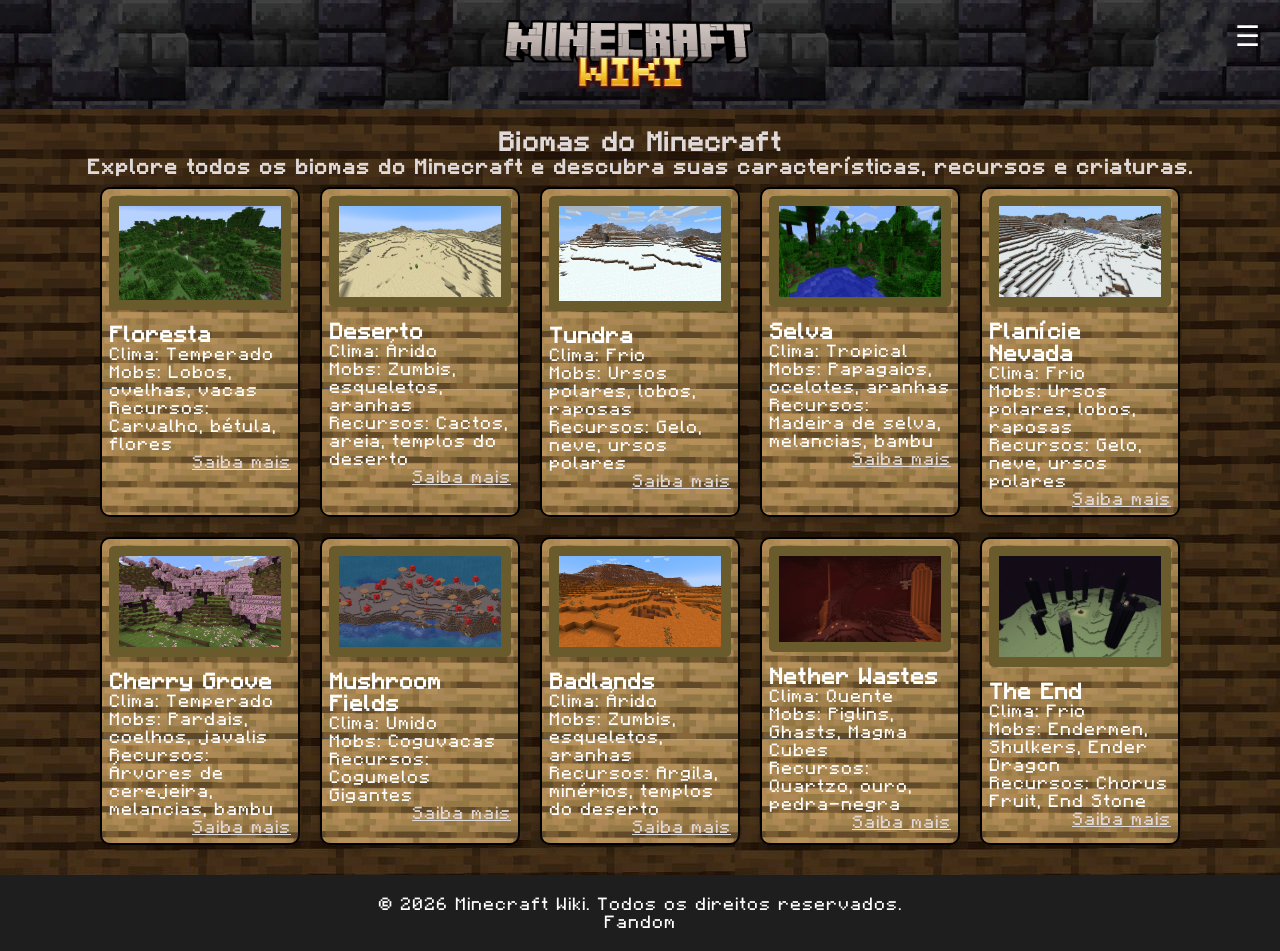
==== commit abbe43b8: "v3.2 Atualização de responsividade  foi adicionado o @media e agora o site se adapta tambem a tablet" ====
--- a/biomas.html
+++ b/biomas.html
@@ -32,7 +32,7 @@
         <section class="biomas">
             <h2>Biomas do Minecraft</h2>
             <h3>Explore todos os biomas do Minecraft e descubra suas características, recursos e criaturas.</h3>
-
+ 
             <div class="blocos">
                 <article class="bioma">
                     <img src="img/biomas/imagemfloresta.jpg" alt="Imagem do Bioma Floresta">
--- a/style.css
+++ b/style.css
@@ -215,7 +215,7 @@
 }
 
 .bioma img {
-    width: 180px;
+    width: 100%;
     margin-bottom: 10px;
     border-radius: 5px;
     border: 10px solid #695b2b;
@@ -292,12 +292,12 @@
 .botao-menu-abrir {
     color: white;
     cursor: pointer;
+    font-size: 28px;
 }
 
 .botao-menu {
     align-self: flex-start;
     margin: 25px;
-    font-size: 28px;
 }
 
 .sidebar {
@@ -372,4 +372,81 @@
     color: white;
     background-color: rgba(36, 35, 35, 0.205);
     background-blend-mode: darken;
+}
+
+@media(max-width: 960px) and (min-width: 420px) {
+    header,
+     footer, 
+     body,
+     .index-pt1 p,
+     .biomas h4{
+        font-size: 30px;
+    }
+
+    .card img{
+        width: 200px;
+    }
+
+    header img{
+        width: 400px;
+    }
+
+    .botao-menu,
+    .botao-menu-abrir {
+        font-size: 40px;
+    }
+
+    .sidebar{
+        width: 400px;
+    }
+
+    .elementos-menu li a{
+        font-size: 30px;
+    }
+
+    footer,
+    header{
+        padding: 40px;
+    }
+
+    .index-pt1 img {
+        width: 300px;
+    }
+
+    .index-pt1 button{
+        margin: 30px auto;
+        padding: 15px 25px;
+        font-size: 30px;
+    }
+
+    .categoria img{
+        width: 200px;
+        height: 200px;
+    }
+
+    .mod {
+        width: 400px;
+        margin: 20px;
+        padding: 15px;
+    }
+
+    .bioma {
+        max-width: 300px;
+        margin: 20px;
+        padding: 10px;
+    }
+
+    .curiosidade {
+        max-width: 400px;
+        margin: 20px;
+        padding: 10px;
+    }
+
+    .curiosidade img {
+        width: 70px;
+    }
+
+    .suporte img {
+        width: 150px;
+    }
 }
